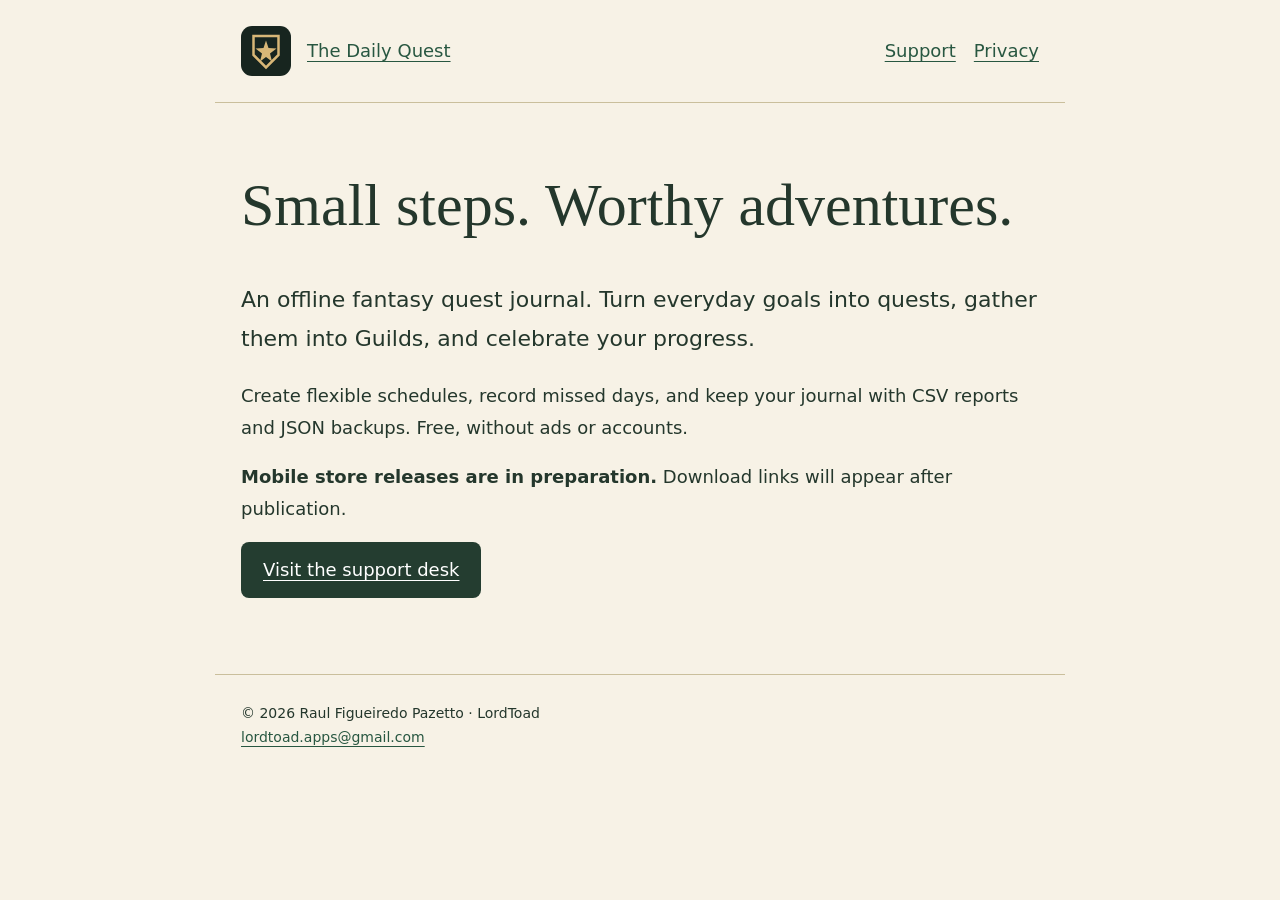
==== index.html @ e325e083 "feat: publish The Daily Quest support and privacy pages" ====
<!doctype html><html lang="en"><head><meta charset="utf-8"><meta name="viewport" content="width=device-width,initial-scale=1"><meta name="description" content="The Daily Quest: offline personal quests, support and privacy."><title>Small steps. Worthy adventures. · The Daily Quest</title><link rel="stylesheet" href="style.css"><link rel="icon" href="crest.svg"></head><body><header><img src="crest.svg" alt=""><a href="./">The Daily Quest</a><nav aria-label="Main"><a href="support/">Support</a><a href="privacy/">Privacy</a></nav></header><main><h1>Small steps. Worthy adventures.</h1><p class="lead">An offline fantasy quest journal. Turn everyday goals into quests, gather them into Guilds, and celebrate your progress.</p><p>Create flexible schedules, record missed days, and keep your journal with CSV reports and JSON backups. Free, without ads or accounts.</p><p><strong>Mobile store releases are in preparation.</strong> Download links will appear after publication.</p><a class="button" href="support/">Visit the support desk</a></main><footer>© 2026 Raul Figueiredo Pazetto · LordToad<br><a href="mailto:lordtoad.apps@gmail.com">lordtoad.apps@gmail.com</a></footer></body></html>
---- style.css ----
*{box-sizing:border-box}body{margin:0;background:#f7f2e6;color:#24372c;font:18px/1.75 system-ui,sans-serif}header,main,footer{max-width:850px;margin:auto;padding:26px}header{display:flex;align-items:center;gap:16px;border-bottom:1px solid #cabf9c}header img{width:50px}nav{margin-left:auto;display:flex;gap:18px}a{color:#285741;text-underline-offset:4px;overflow-wrap:anywhere}a:focus-visible{outline:3px solid #84601e;outline-offset:5px}h1,h2{font-family:Georgia,serif;line-height:1.2}h1{font-size:clamp(36px,7vw,60px);font-weight:400}h2{font-size:28px;margin-top:40px}.lead{font-size:22px}.button{display:inline-block;padding:12px 22px;background:#243d30;color:white;border-radius:8px}footer{font-size:14px;border-top:1px solid #cabf9c;margin-top:50px}@media(max-width:500px){header{flex-wrap:wrap}nav{margin-left:0;width:100%}}
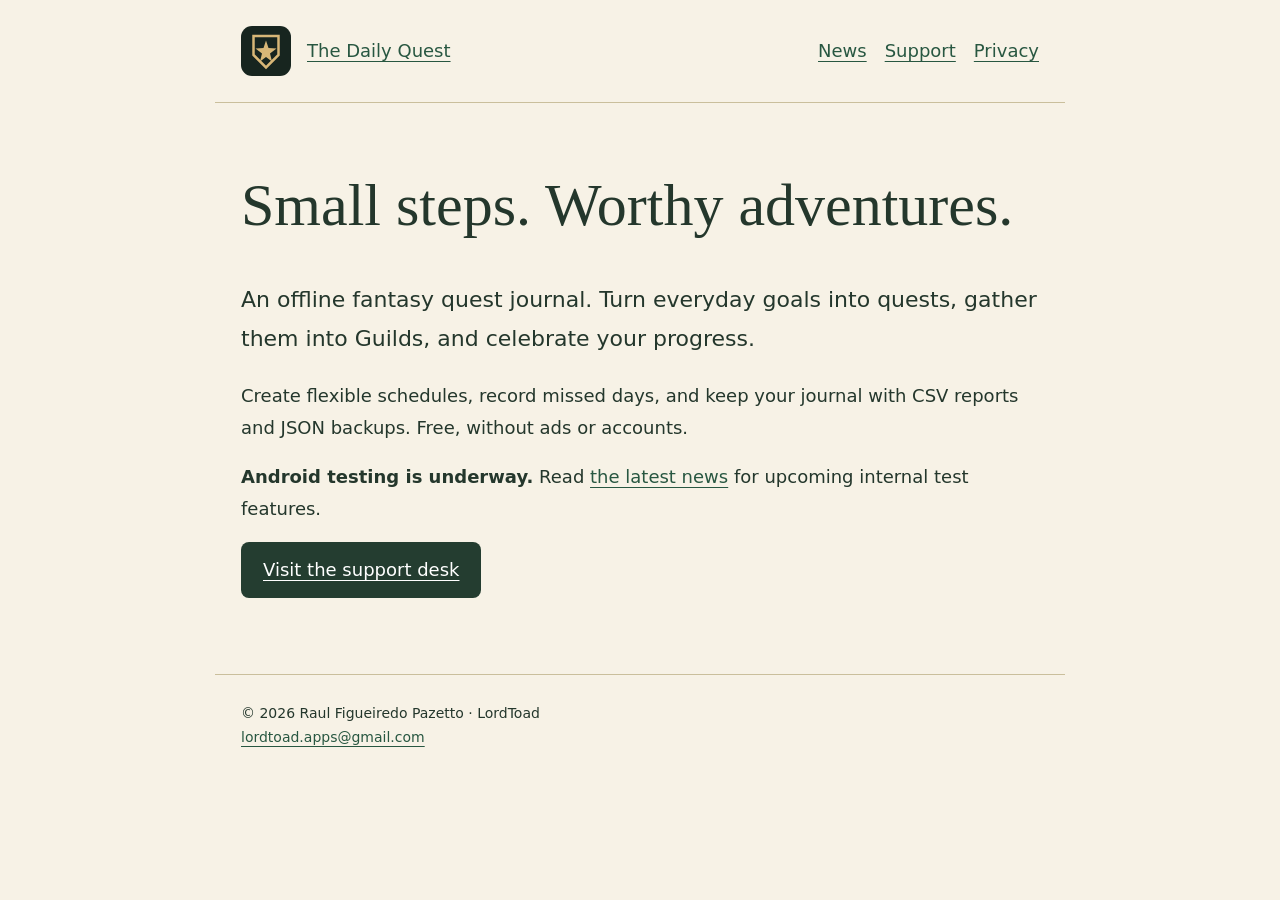
==== commit c1c4dbca: "docs: add 1.0.5 news and explain local reminders" ====
--- a/index.html
+++ b/index.html
@@ -1 +1 @@
-<!doctype html><html lang="en"><head><meta charset="utf-8"><meta name="viewport" content="width=device-width,initial-scale=1"><meta name="description" content="The Daily Quest: offline personal quests, support and privacy."><title>Small steps. Worthy adventures. · The Daily Quest</title><link rel="stylesheet" href="style.css"><link rel="icon" href="crest.svg"></head><body><header><img src="crest.svg" alt=""><a href="./">The Daily Quest</a><nav aria-label="Main"><a href="support/">Support</a><a href="privacy/">Privacy</a></nav></header><main><h1>Small steps. Worthy adventures.</h1><p class="lead">An offline fantasy quest journal. Turn everyday goals into quests, gather them into Guilds, and celebrate your progress.</p><p>Create flexible schedules, record missed days, and keep your journal with CSV reports and JSON backups. Free, without ads or accounts.</p><p><strong>Mobile store releases are in preparation.</strong> Download links will appear after publication.</p><a class="button" href="support/">Visit the support desk</a></main><footer>© 2026 Raul Figueiredo Pazetto · LordToad<br><a href="mailto:lordtoad.apps@gmail.com">lordtoad.apps@gmail.com</a></footer></body></html>+<!doctype html><html lang="en"><head><meta charset="utf-8"><meta name="viewport" content="width=device-width,initial-scale=1"><meta name="description" content="The Daily Quest: offline personal quests, support and privacy."><title>Small steps. Worthy adventures. · The Daily Quest</title><link rel="stylesheet" href="style.css"><link rel="icon" href="crest.svg"></head><body><header><img src="crest.svg" alt=""><a href="./">The Daily Quest</a><nav aria-label="Main"><a href="news/">News</a><a href="support/">Support</a><a href="privacy/">Privacy</a></nav></header><main><h1>Small steps. Worthy adventures.</h1><p class="lead">An offline fantasy quest journal. Turn everyday goals into quests, gather them into Guilds, and celebrate your progress.</p><p>Create flexible schedules, record missed days, and keep your journal with CSV reports and JSON backups. Free, without ads or accounts.</p><p><strong>Android testing is underway.</strong> Read <a href="news/">the latest news</a> for upcoming internal test features.</p><a class="button" href="support/">Visit the support desk</a></main><footer>© 2026 Raul Figueiredo Pazetto · LordToad<br><a href="mailto:lordtoad.apps@gmail.com">lordtoad.apps@gmail.com</a></footer></body></html>
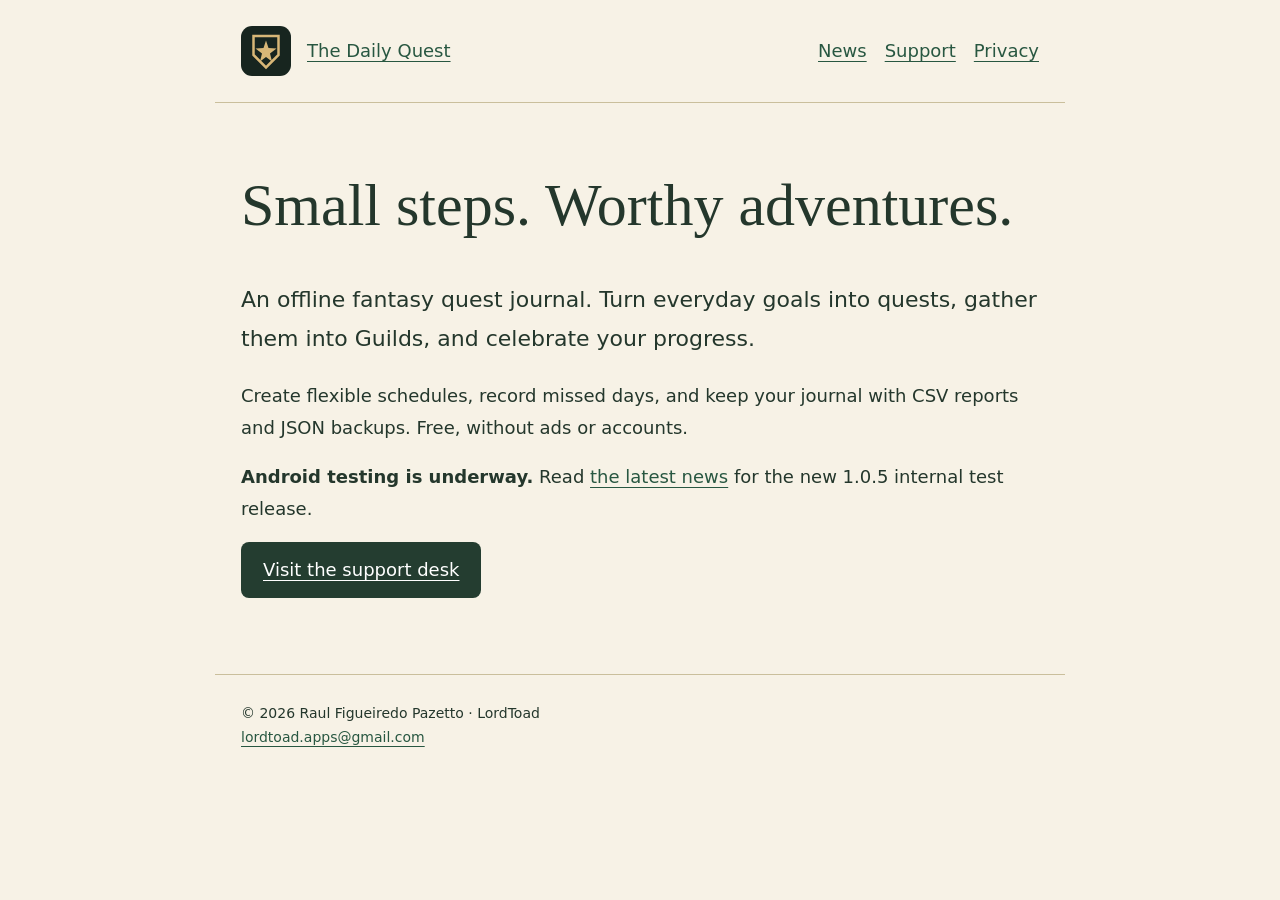
==== commit 0908433a: "docs: announce internal release 1.0.5 availability" ====
--- a/index.html
+++ b/index.html
@@ -1 +1 @@
-<!doctype html><html lang="en"><head><meta charset="utf-8"><meta name="viewport" content="width=device-width,initial-scale=1"><meta name="description" content="The Daily Quest: offline personal quests, support and privacy."><title>Small steps. Worthy adventures. · The Daily Quest</title><link rel="stylesheet" href="style.css"><link rel="icon" href="crest.svg"></head><body><header><img src="crest.svg" alt=""><a href="./">The Daily Quest</a><nav aria-label="Main"><a href="news/">News</a><a href="support/">Support</a><a href="privacy/">Privacy</a></nav></header><main><h1>Small steps. Worthy adventures.</h1><p class="lead">An offline fantasy quest journal. Turn everyday goals into quests, gather them into Guilds, and celebrate your progress.</p><p>Create flexible schedules, record missed days, and keep your journal with CSV reports and JSON backups. Free, without ads or accounts.</p><p><strong>Android testing is underway.</strong> Read <a href="news/">the latest news</a> for upcoming internal test features.</p><a class="button" href="support/">Visit the support desk</a></main><footer>© 2026 Raul Figueiredo Pazetto · LordToad<br><a href="mailto:lordtoad.apps@gmail.com">lordtoad.apps@gmail.com</a></footer></body></html>+<!doctype html><html lang="en"><head><meta charset="utf-8"><meta name="viewport" content="width=device-width,initial-scale=1"><meta name="description" content="The Daily Quest: offline personal quests, support and privacy."><title>Small steps. Worthy adventures. · The Daily Quest</title><link rel="stylesheet" href="style.css"><link rel="icon" href="crest.svg"></head><body><header><img src="crest.svg" alt=""><a href="./">The Daily Quest</a><nav aria-label="Main"><a href="news/">News</a><a href="support/">Support</a><a href="privacy/">Privacy</a></nav></header><main><h1>Small steps. Worthy adventures.</h1><p class="lead">An offline fantasy quest journal. Turn everyday goals into quests, gather them into Guilds, and celebrate your progress.</p><p>Create flexible schedules, record missed days, and keep your journal with CSV reports and JSON backups. Free, without ads or accounts.</p><p><strong>Android testing is underway.</strong> Read <a href="news/">the latest news</a> for the new 1.0.5 internal test release.</p><a class="button" href="support/">Visit the support desk</a></main><footer>© 2026 Raul Figueiredo Pazetto · LordToad<br><a href="mailto:lordtoad.apps@gmail.com">lordtoad.apps@gmail.com</a></footer></body></html>
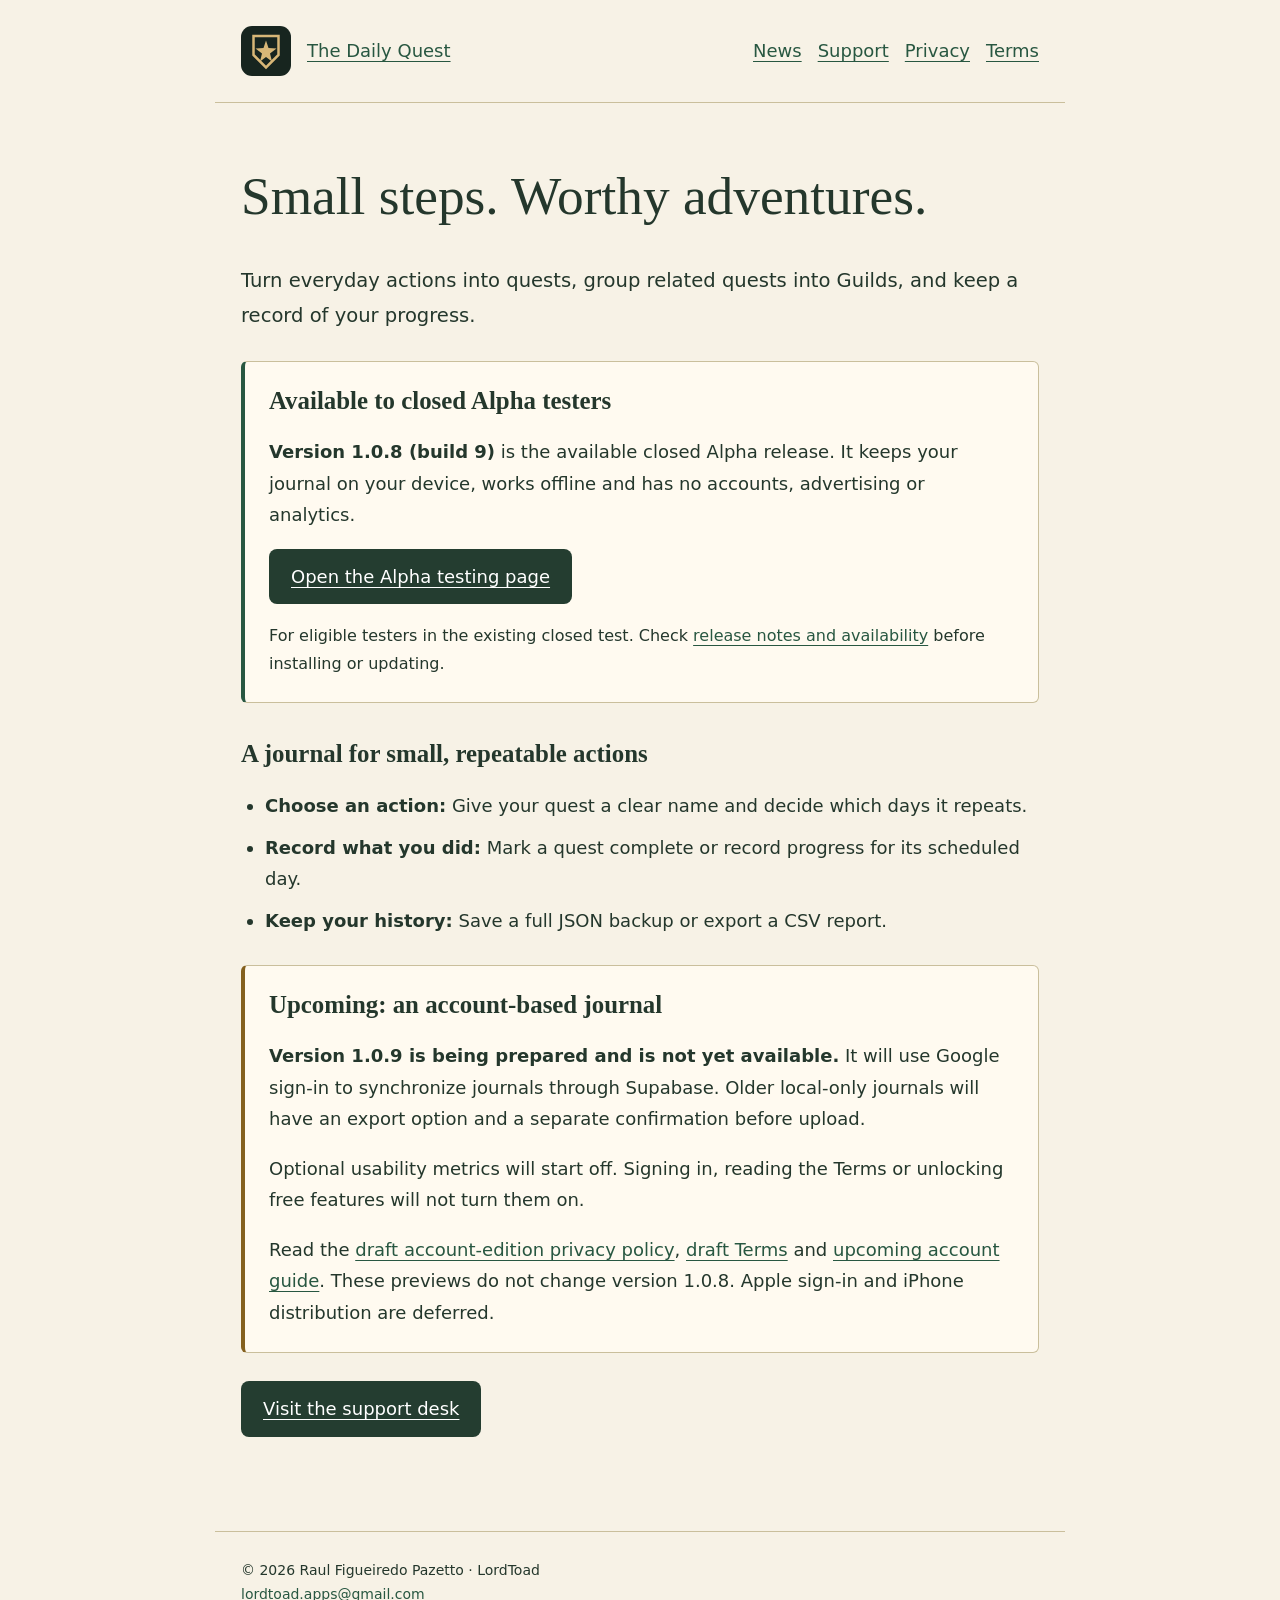
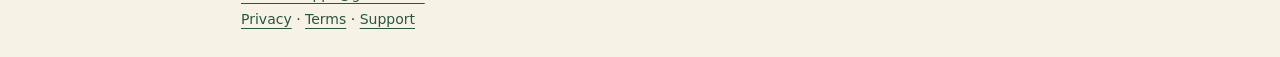
==== commit 15b7d313: "docs: prepare Google account public pages for review" ====
--- a/index.html
+++ b/index.html
@@ -1 +1,39 @@
-<!doctype html><html lang="en"><head><meta charset="utf-8"><meta name="viewport" content="width=device-width,initial-scale=1"><meta name="description" content="The Daily Quest: offline personal quests, support and privacy."><title>Small steps. Worthy adventures. · The Daily Quest</title><link rel="stylesheet" href="style.css"><link rel="icon" href="crest.svg"></head><body><header><img src="crest.svg" alt=""><a href="./">The Daily Quest</a><nav aria-label="Main"><a href="news/">News</a><a href="support/">Support</a><a href="privacy/">Privacy</a></nav></header><main><h1>Small steps. Worthy adventures.</h1><p class="lead">An offline fantasy quest journal. Turn everyday goals into quests, gather them into Guilds, and celebrate your progress.</p><p>Create flexible schedules, record missed days, and keep your journal with CSV reports and JSON backups. Free, without ads or accounts.</p><p><strong>Android testing is underway.</strong> Read <a href="news/">the latest news</a> for the new 1.0.5 internal test release.</p><a class="button" href="support/">Visit the support desk</a></main><footer>© 2026 Raul Figueiredo Pazetto · LordToad<br><a href="mailto:lordtoad.apps@gmail.com">lordtoad.apps@gmail.com</a></footer></body></html>+<!doctype html>
+<html lang="en">
+<head>
+  <meta charset="utf-8">
+  <meta name="viewport" content="width=device-width,initial-scale=1">
+  <meta name="description" content="A fantasy quest journal for everyday actions. Find Android testing news, support and version-specific privacy information.">
+  <title>Small steps. Worthy adventures. · The Daily Quest</title>
+  <link rel="stylesheet" href="style.css">
+  <link rel="icon" href="crest.svg">
+</head>
+<body>
+  <a class="skip-link" href="#main">Skip to content</a>
+  <header><img src="crest.svg" alt=""><a class="brand" href="./">The Daily Quest</a><nav aria-label="Main"><a href="news/">News</a><a href="support/">Support</a><a href="privacy/">Privacy</a><a href="terms/">Terms</a></nav></header>
+  <main id="main" tabindex="-1">
+    <h1>Small steps. Worthy adventures.</h1>
+    <p class="lead">Turn everyday actions into quests, group related quests into Guilds, and keep a record of your progress.</p>
+    <section class="notice" aria-labelledby="available-title">
+      <h2 id="available-title">Available to closed Alpha testers</h2>
+      <p><strong>Version 1.0.8 (build 9)</strong> is the available closed Alpha release. It keeps your journal on your device, works offline and has no accounts, advertising or analytics.</p>
+      <p><a class="button" href="https://play.google.com/apps/testing/com.lordtoad.thedailyquest">Open the Alpha testing page</a></p>
+      <p class="small">For eligible testers in the existing closed test. Check <a href="news/#release-1-0-8">release notes and availability</a> before installing or updating.</p>
+    </section>
+    <h2>A journal for small, repeatable actions</h2>
+    <ul>
+      <li><strong>Choose an action:</strong> Give your quest a clear name and decide which days it repeats.</li>
+      <li><strong>Record what you did:</strong> Mark a quest complete or record progress for its scheduled day.</li>
+      <li><strong>Keep your history:</strong> Save a full JSON backup or export a CSV report.</li>
+    </ul>
+    <section class="notice upcoming" aria-labelledby="upcoming-title">
+      <h2 id="upcoming-title">Upcoming: an account-based journal</h2>
+      <p><strong>Version 1.0.9 is being prepared and is not yet available.</strong> It will use Google sign-in to synchronize journals through Supabase. Older local-only journals will have an export option and a separate confirmation before upload.</p>
+      <p>Optional usability metrics will start off. Signing in, reading the Terms or unlocking free features will not turn them on.</p>
+      <p>Read the <a href="privacy/">draft account-edition privacy policy</a>, <a href="terms/">draft Terms</a> and <a href="support/#account-edition">upcoming account guide</a>. These previews do not change version 1.0.8. Apple sign-in and iPhone distribution are deferred.</p>
+    </section>
+    <p><a class="button" href="support/">Visit the support desk</a></p>
+  </main>
+  <footer>© 2026 Raul Figueiredo Pazetto · LordToad<br><a href="mailto:lordtoad.apps@gmail.com">lordtoad.apps@gmail.com</a><br><a href="privacy/">Privacy</a> · <a href="terms/">Terms</a> · <a href="support/">Support</a></footer>
+</body>
+</html>
--- a/style.css
+++ b/style.css
@@ -1 +1,31 @@
-*{box-sizing:border-box}body{margin:0;background:#f7f2e6;color:#24372c;font:18px/1.75 system-ui,sans-serif}header,main,footer{max-width:850px;margin:auto;padding:26px}header{display:flex;align-items:center;gap:16px;border-bottom:1px solid #cabf9c}header img{width:50px}nav{margin-left:auto;display:flex;gap:18px}a{color:#285741;text-underline-offset:4px;overflow-wrap:anywhere}a:focus-visible{outline:3px solid #84601e;outline-offset:5px}h1,h2{font-family:Georgia,serif;line-height:1.2}h1{font-size:clamp(36px,7vw,60px);font-weight:400}h2{font-size:28px;margin-top:40px}.lead{font-size:22px}.button{display:inline-block;padding:12px 22px;background:#243d30;color:white;border-radius:8px}footer{font-size:14px;border-top:1px solid #cabf9c;margin-top:50px}@media(max-width:500px){header{flex-wrap:wrap}nav{margin-left:0;width:100%}}+* { box-sizing: border-box; }
+html { scroll-padding-top: 1rem; }
+body { margin: 0; background: #f7f2e6; color: #24372c; font: 1.125rem/1.75 system-ui, sans-serif; }
+header, main, footer { max-width: 850px; margin: auto; padding: clamp(18px, 4vw, 26px); }
+header { display: flex; flex-wrap: wrap; align-items: center; gap: 12px 16px; border-bottom: 1px solid #cabf9c; }
+header img { width: 50px; flex: 0 0 50px; }
+.brand { min-width: 0; flex: 1 1 190px; }
+nav { margin-left: auto; display: flex; flex-wrap: wrap; gap: 4px 16px; }
+nav a { display: inline-flex; align-items: center; min-height: 44px; }
+a { color: #285741; text-underline-offset: 4px; overflow-wrap: anywhere; }
+a:focus-visible { outline: 3px solid #84601e; outline-offset: 5px; }
+nav a[aria-current="page"] { font-weight: 700; text-decoration-thickness: 2px; }
+h1, h2 { font-family: Georgia, serif; line-height: 1.2; overflow-wrap: anywhere; }
+h1 { font-size: clamp(2rem, 7vw, 3.333rem); font-weight: 400; }
+h2 { font-size: 1.556rem; margin-top: 2.25rem; }
+h3 { font-size: 1.125rem; line-height: 1.4; margin-top: 1.75rem; }
+p, li { overflow-wrap: anywhere; }
+li + li { margin-top: .65rem; }
+ul { padding-left: 1.5rem; }
+code { font-size: .9em; overflow-wrap: anywhere; }
+.lead { font-size: 1.222rem; }
+.small { font-size: 1rem; }
+.button { display: inline-block; padding: 12px 22px; background: #243d30; color: white; border-radius: 8px; }
+.notice { margin: 1.75rem 0; padding: clamp(16px, 3vw, 24px); border: 1px solid #cabf9c; border-left: 4px solid #285741; border-radius: 6px; background: #fffaf0; }
+.notice h2 { margin-top: 0; }
+.notice > :last-child { margin-bottom: 0; }
+.upcoming { border-left-color: #84601e; }
+footer { font-size: .875rem; border-top: 1px solid #cabf9c; margin-top: 50px; }
+.skip-link { position: absolute; top: 0; left: 12px; z-index: 1; transform: translateY(-120%); padding: 12px 18px; background: #243d30; color: white; }
+.skip-link:focus { transform: translateY(0); }
+@media (max-width: 650px) { nav { margin-left: 0; width: 100%; } }
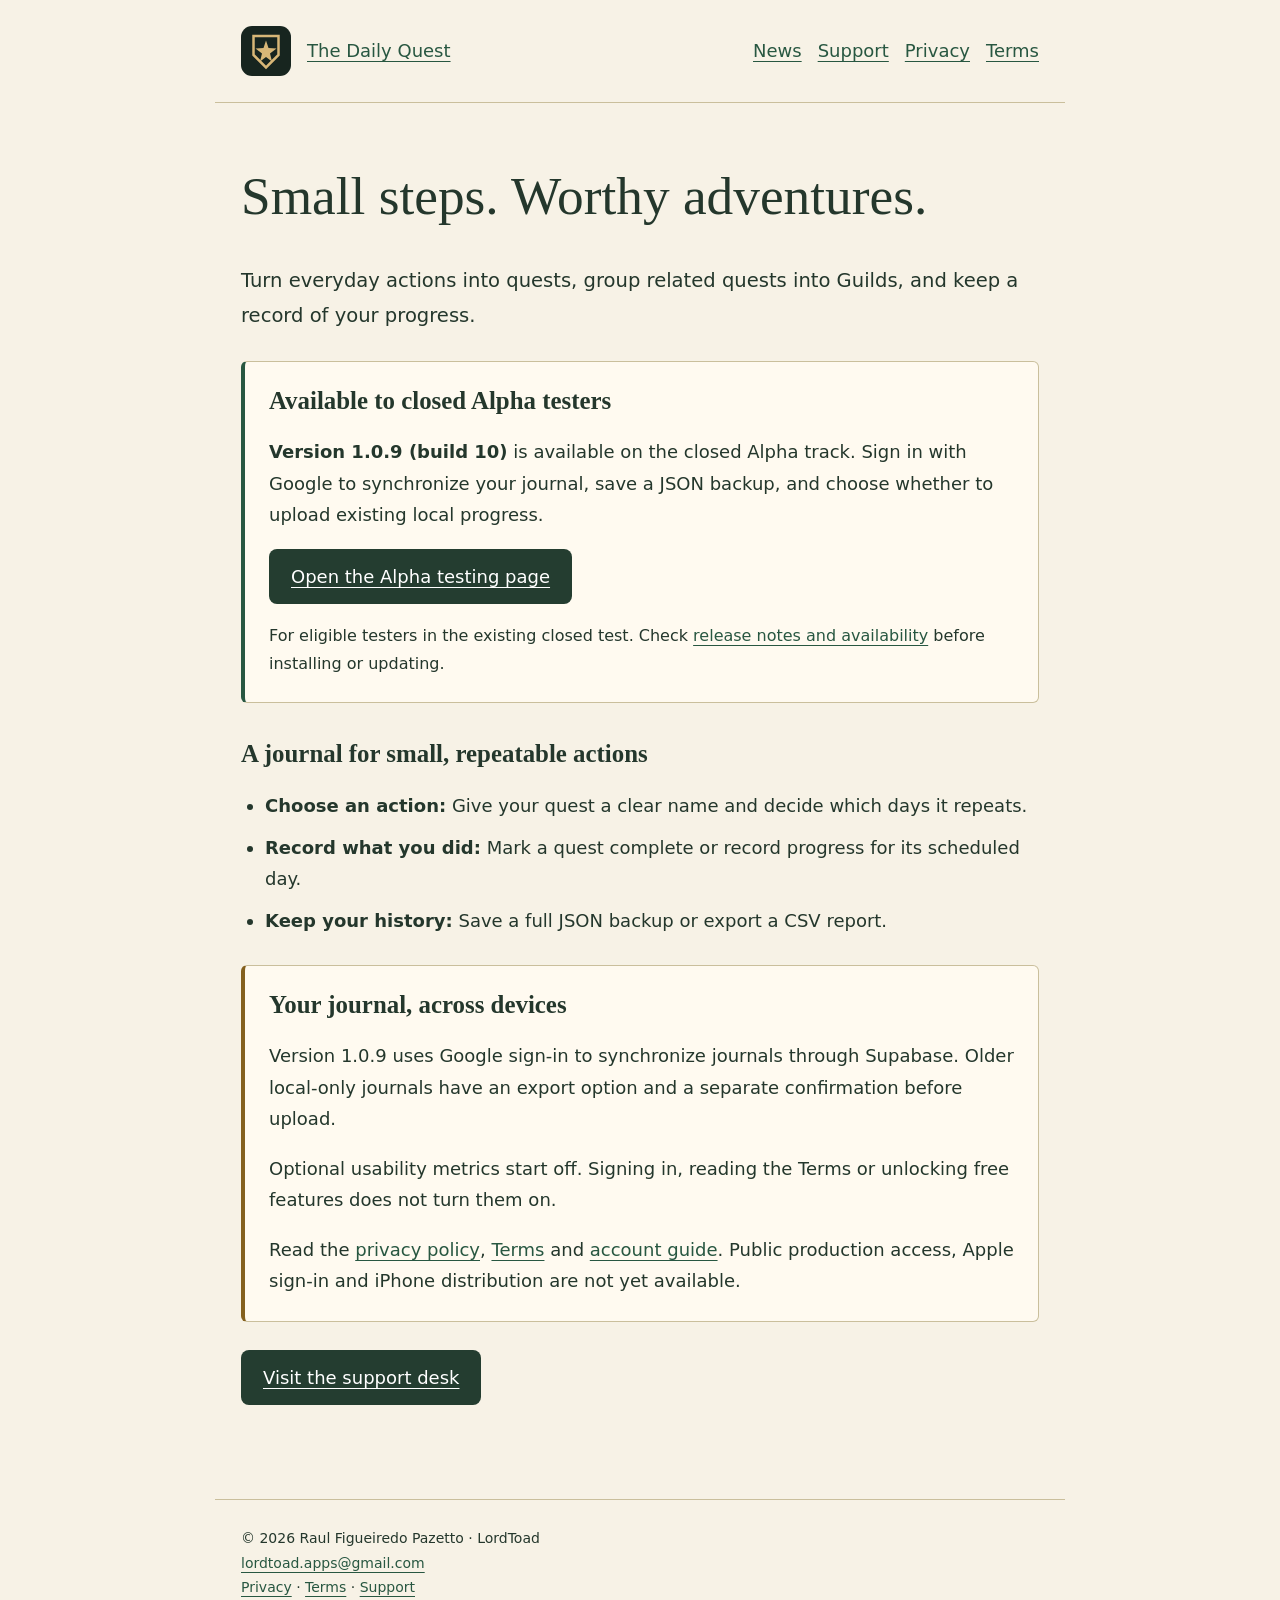
==== commit e073d051: "docs: announce 1.0.9 closed Alpha availability" ====
--- a/index.html
+++ b/index.html
@@ -16,9 +16,9 @@
     <p class="lead">Turn everyday actions into quests, group related quests into Guilds, and keep a record of your progress.</p>
     <section class="notice" aria-labelledby="available-title">
       <h2 id="available-title">Available to closed Alpha testers</h2>
-      <p><strong>Version 1.0.8 (build 9)</strong> is the available closed Alpha release. It keeps your journal on your device, works offline and has no accounts, advertising or analytics.</p>
+      <p><strong>Version 1.0.9 (build 10)</strong> is available on the closed Alpha track. Sign in with Google to synchronize your journal, save a JSON backup, and choose whether to upload existing local progress.</p>
       <p><a class="button" href="https://play.google.com/apps/testing/com.lordtoad.thedailyquest">Open the Alpha testing page</a></p>
-      <p class="small">For eligible testers in the existing closed test. Check <a href="news/#release-1-0-8">release notes and availability</a> before installing or updating.</p>
+      <p class="small">For eligible testers in the existing closed test. Check <a href="news/#release-1-0-9">release notes and availability</a> before installing or updating.</p>
     </section>
     <h2>A journal for small, repeatable actions</h2>
     <ul>
@@ -27,10 +27,10 @@
       <li><strong>Keep your history:</strong> Save a full JSON backup or export a CSV report.</li>
     </ul>
     <section class="notice upcoming" aria-labelledby="upcoming-title">
-      <h2 id="upcoming-title">Upcoming: an account-based journal</h2>
-      <p><strong>Version 1.0.9 is being prepared and is not yet available.</strong> It will use Google sign-in to synchronize journals through Supabase. Older local-only journals will have an export option and a separate confirmation before upload.</p>
-      <p>Optional usability metrics will start off. Signing in, reading the Terms or unlocking free features will not turn them on.</p>
-      <p>Read the <a href="privacy/">draft account-edition privacy policy</a>, <a href="terms/">draft Terms</a> and <a href="support/#account-edition">upcoming account guide</a>. These previews do not change version 1.0.8. Apple sign-in and iPhone distribution are deferred.</p>
+      <h2 id="upcoming-title">Your journal, across devices</h2>
+      <p>Version 1.0.9 uses Google sign-in to synchronize journals through Supabase. Older local-only journals have an export option and a separate confirmation before upload.</p>
+      <p>Optional usability metrics start off. Signing in, reading the Terms or unlocking free features does not turn them on.</p>
+      <p>Read the <a href="privacy/">privacy policy</a>, <a href="terms/">Terms</a> and <a href="support/#account-edition">account guide</a>. Public production access, Apple sign-in and iPhone distribution are not yet available.</p>
     </section>
     <p><a class="button" href="support/">Visit the support desk</a></p>
   </main>
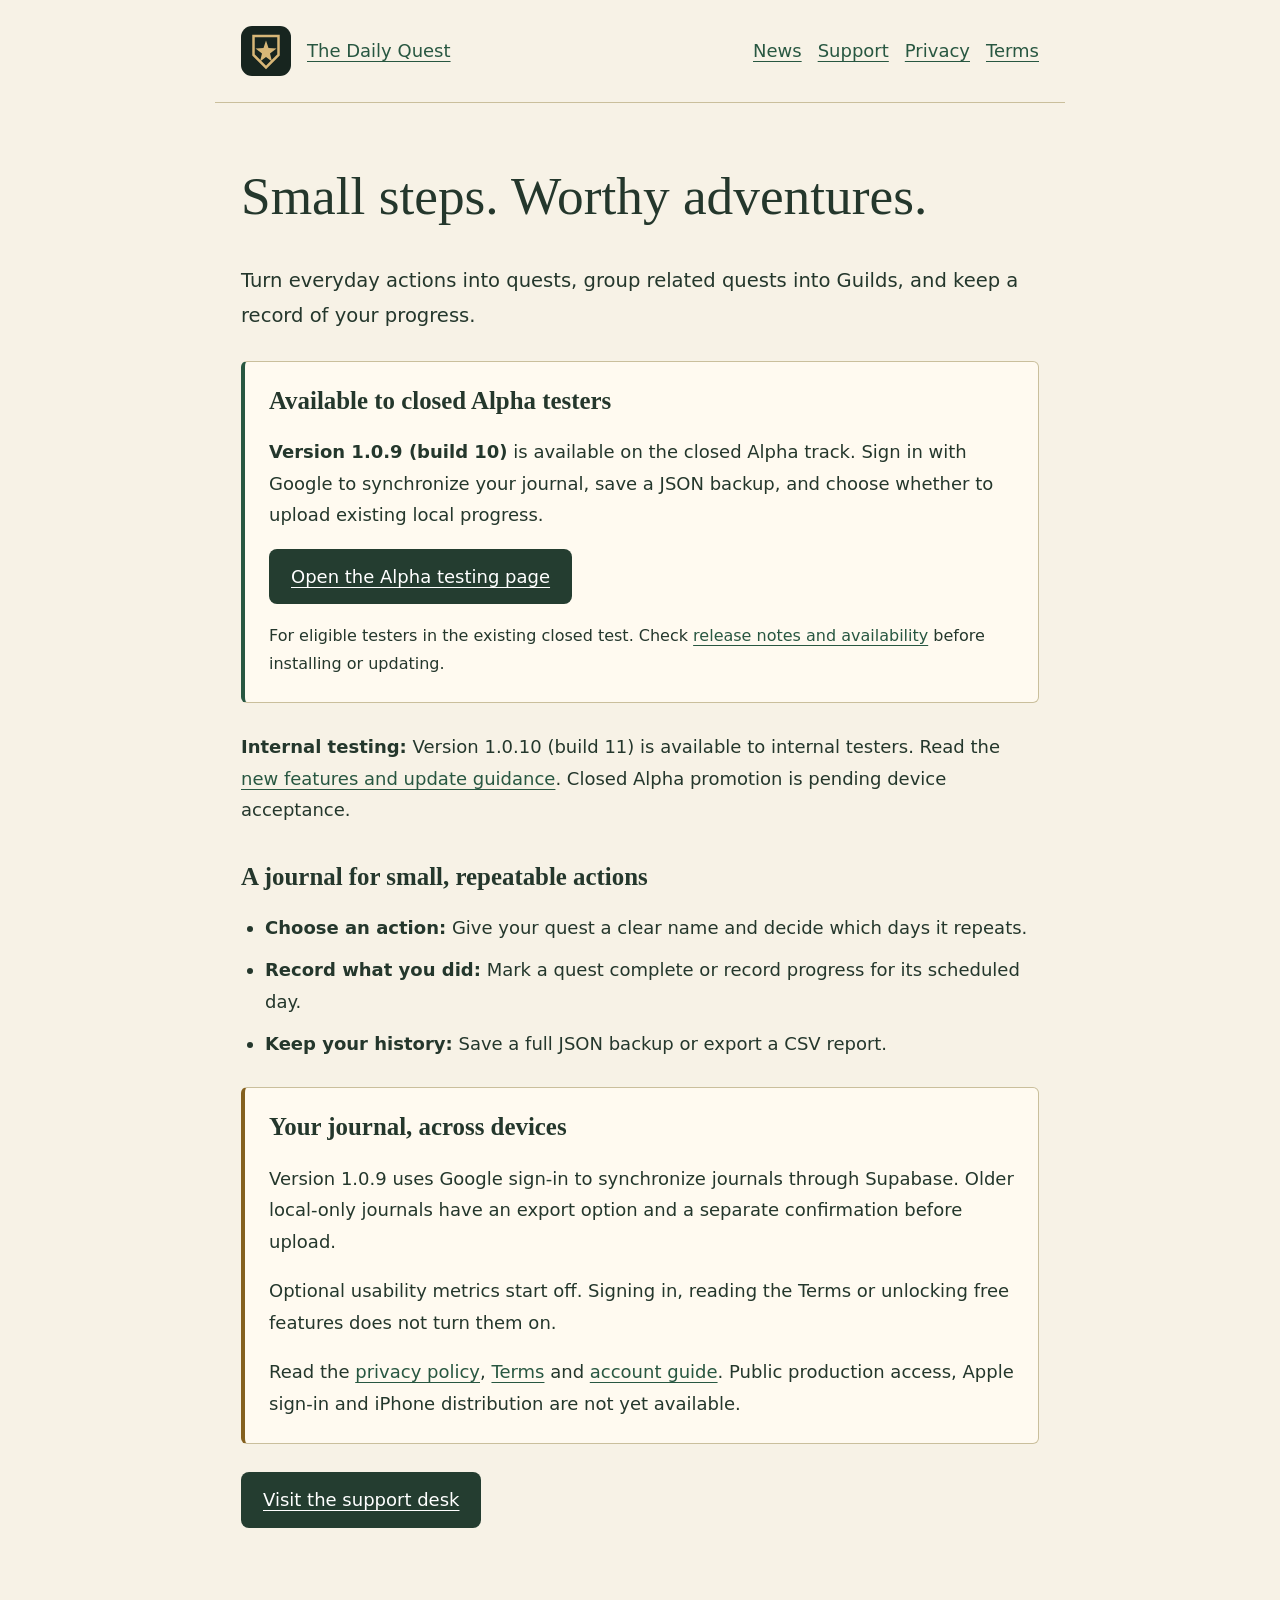
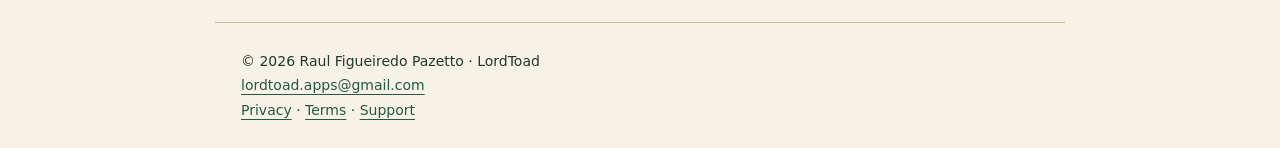
==== commit 84df1f07: "docs: publish 1.0.10 internal release and journal compatibility" ====
--- a/index.html
+++ b/index.html
@@ -20,7 +20,7 @@
       <p><a class="button" href="https://play.google.com/apps/testing/com.lordtoad.thedailyquest">Open the Alpha testing page</a></p>
       <p class="small">For eligible testers in the existing closed test. Check <a href="news/#release-1-0-9">release notes and availability</a> before installing or updating.</p>
     </section>
-    <h2>A journal for small, repeatable actions</h2>
+    <p><strong>Internal testing:</strong> Version 1.0.10 (build 11) is available to internal testers. Read the <a href="news/#release-1-0-10">new features and update guidance</a>. Closed Alpha promotion is pending device acceptance.</p><h2>A journal for small, repeatable actions</h2>
     <ul>
       <li><strong>Choose an action:</strong> Give your quest a clear name and decide which days it repeats.</li>
       <li><strong>Record what you did:</strong> Mark a quest complete or record progress for its scheduled day.</li>
